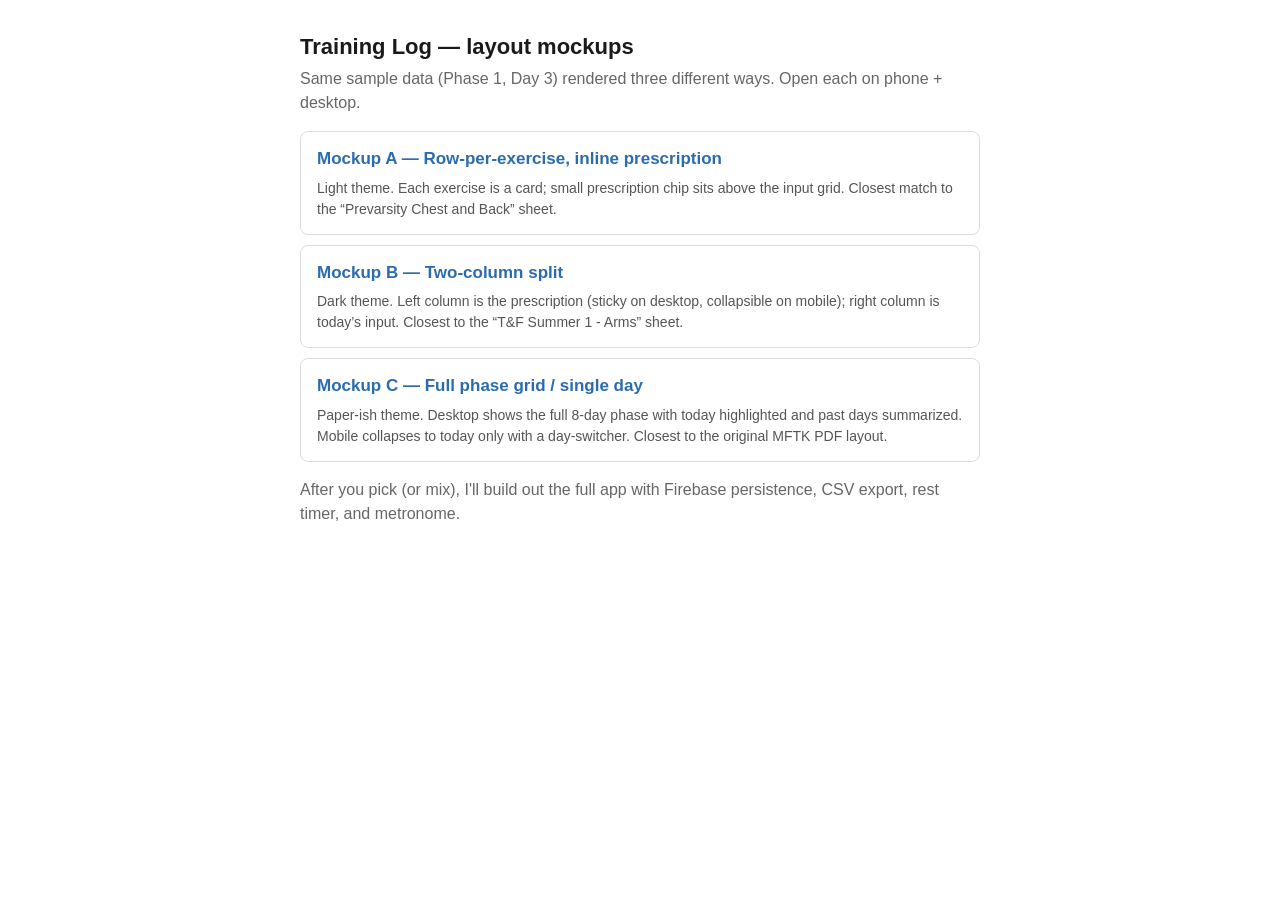
==== mockups/index.html @ 2c33f125 "Phase 1: layout mockups (A/B/C)" ====
<!doctype html>
<html lang="en">
<head>
<meta charset="utf-8">
<meta name="viewport" content="width=device-width,initial-scale=1">
<title>Training Log — Mockups</title>
<style>
  body { font: 16px/1.5 -apple-system, BlinkMacSystemFont, "Segoe UI", Roboto, sans-serif; max-width: 680px; margin: 30px auto; padding: 0 16px; color: #1a1a1a; }
  h1 { font-size: 22px; margin-bottom: 4px; }
  p.sub { color: #666; margin-top: 0; }
  ul { list-style: none; padding: 0; }
  li { border: 1px solid #ddd; border-radius: 8px; padding: 14px 16px; margin: 10px 0; }
  li a { font-size: 17px; font-weight: 600; color: #2b6cb0; text-decoration: none; }
  li a:hover { text-decoration: underline; }
  li p { color: #555; font-size: 14px; margin: 6px 0 0; }
</style>
</head>
<body>
<h1>Training Log — layout mockups</h1>
<p class="sub">Same sample data (Phase 1, Day 3) rendered three different ways. Open each on phone + desktop.</p>
<ul>
  <li>
    <a href="mockup-A.html">Mockup A — Row-per-exercise, inline prescription</a>
    <p>Light theme. Each exercise is a card; small prescription chip sits above the input grid. Closest match to the “Prevarsity Chest and Back” sheet.</p>
  </li>
  <li>
    <a href="mockup-B.html">Mockup B — Two-column split</a>
    <p>Dark theme. Left column is the prescription (sticky on desktop, collapsible on mobile); right column is today’s input. Closest to the “T&amp;F Summer 1 - Arms” sheet.</p>
  </li>
  <li>
    <a href="mockup-C.html">Mockup C — Full phase grid / single day</a>
    <p>Paper-ish theme. Desktop shows the full 8-day phase with today highlighted and past days summarized. Mobile collapses to today only with a day-switcher. Closest to the original MFTK PDF layout.</p>
  </li>
</ul>
<p class="sub">After you pick (or mix), I'll build out the full app with Firebase persistence, CSV export, rest timer, and metronome.</p>
</body>
</html>
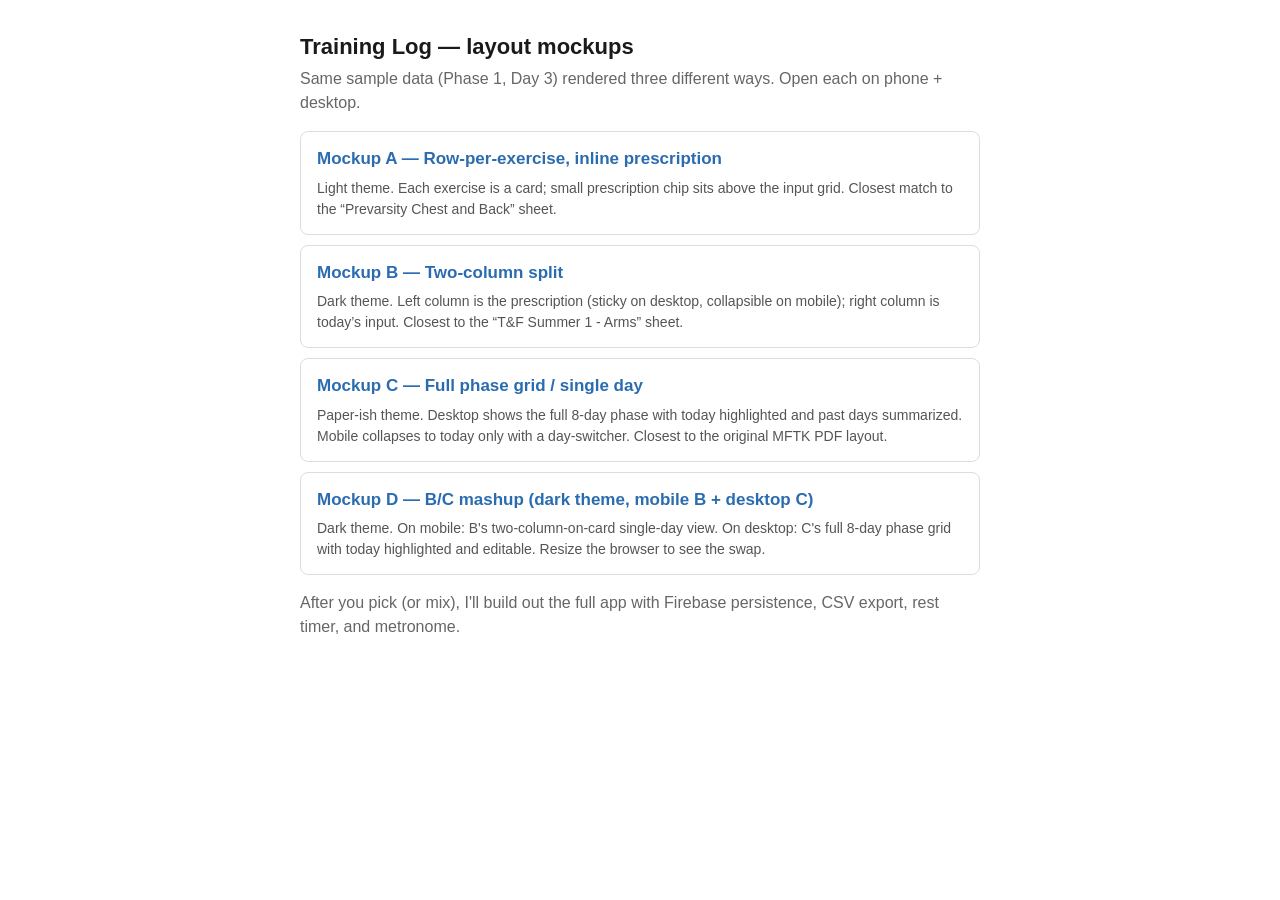
==== commit 9d75c57b: "Add mockup D: dark theme, mobile B + desktop C mashup" ====
--- a/mockups/index.html
+++ b/mockups/index.html
@@ -31,6 +31,10 @@
     <a href="mockup-C.html">Mockup C — Full phase grid / single day</a>
     <p>Paper-ish theme. Desktop shows the full 8-day phase with today highlighted and past days summarized. Mobile collapses to today only with a day-switcher. Closest to the original MFTK PDF layout.</p>
   </li>
+  <li>
+    <a href="mockup-D.html">Mockup D — B/C mashup (dark theme, mobile B + desktop C)</a>
+    <p>Dark theme. On mobile: B's two-column-on-card single-day view. On desktop: C's full 8-day phase grid with today highlighted and editable. Resize the browser to see the swap.</p>
+  </li>
 </ul>
 <p class="sub">After you pick (or mix), I'll build out the full app with Firebase persistence, CSV export, rest timer, and metronome.</p>
 </body>
